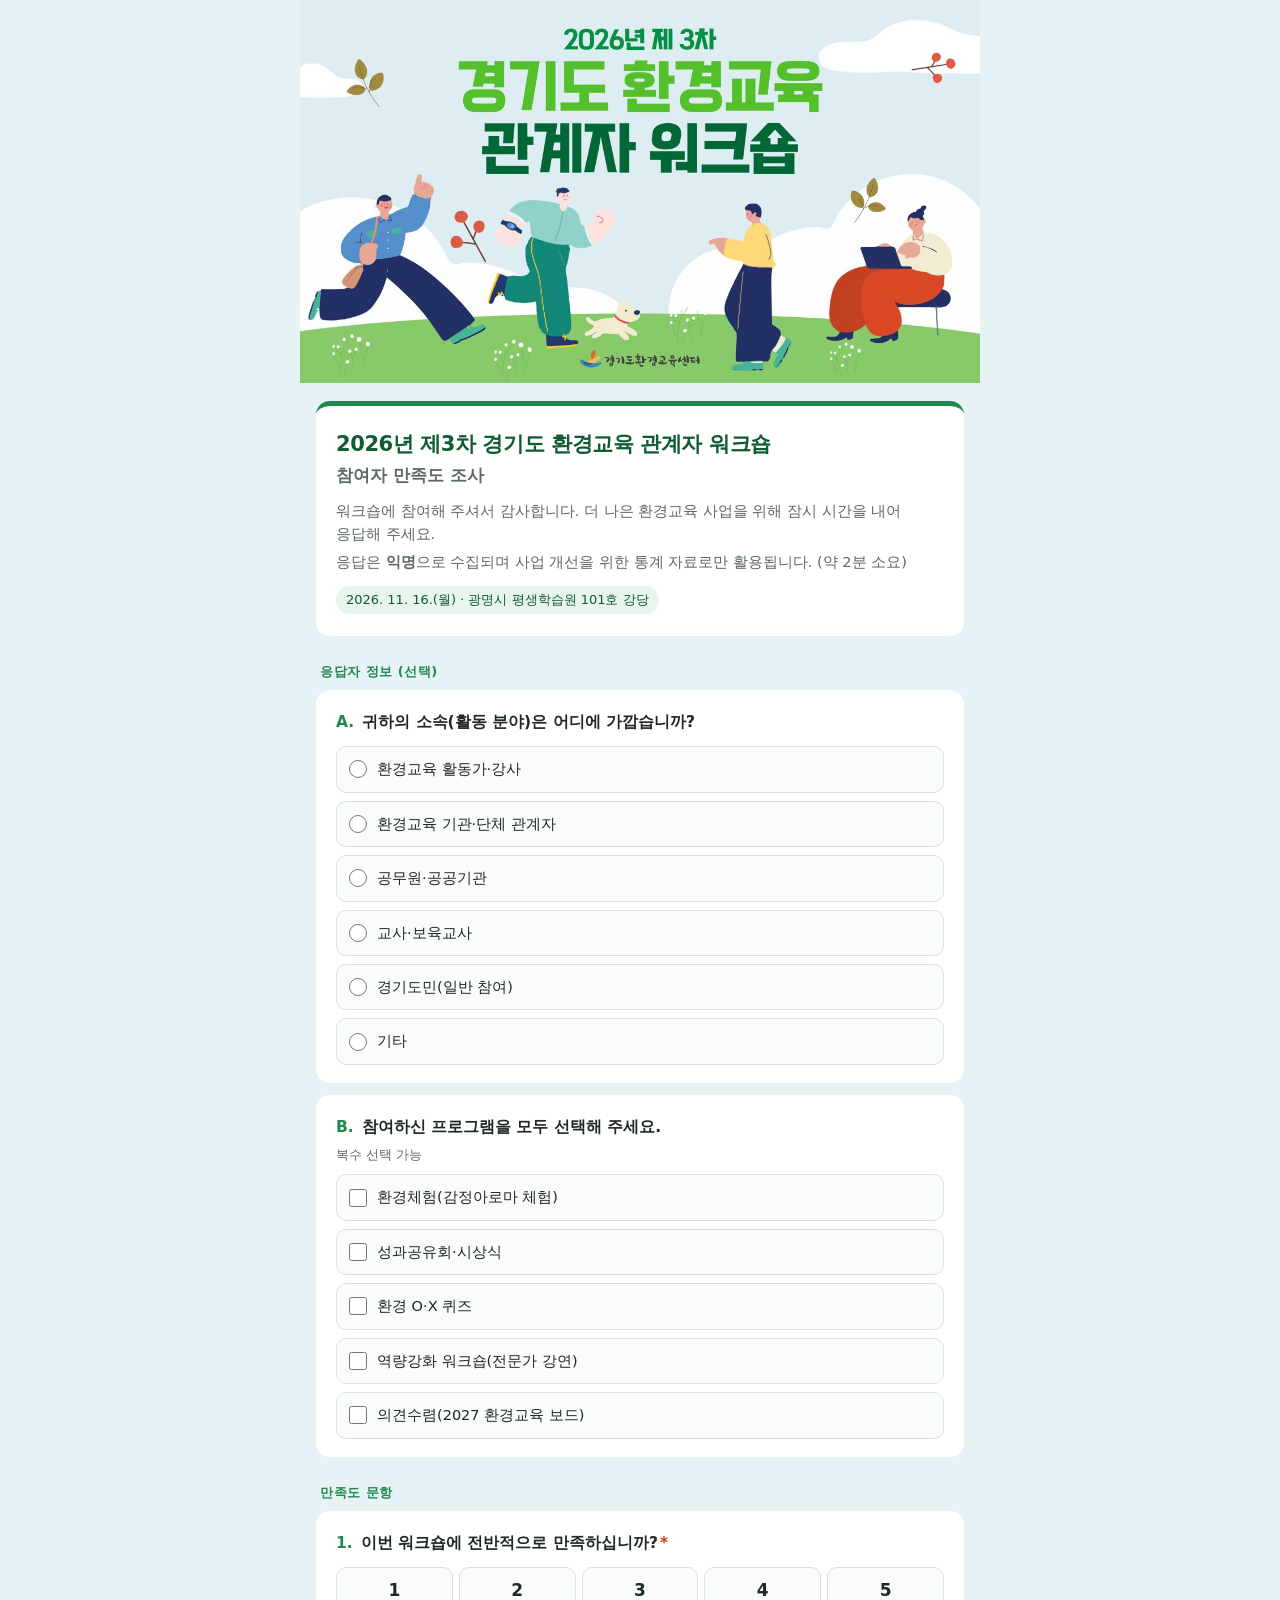
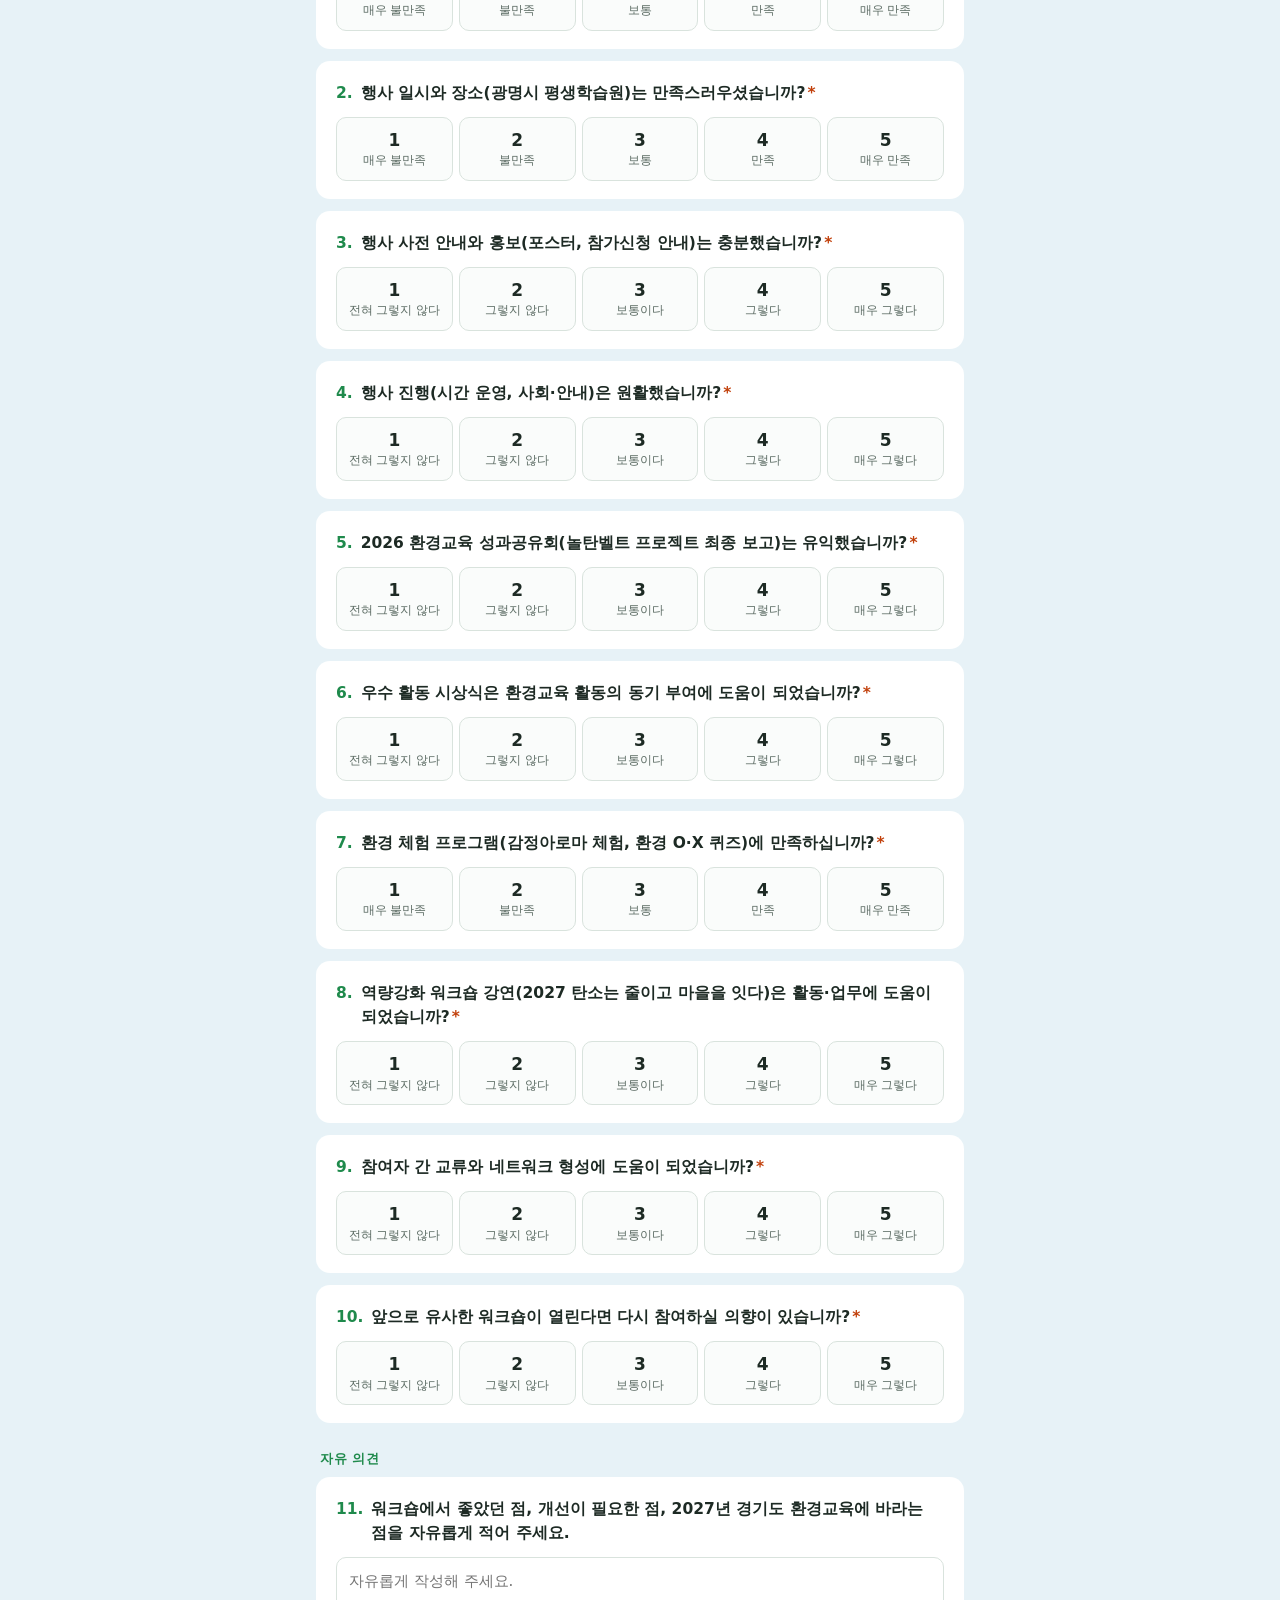
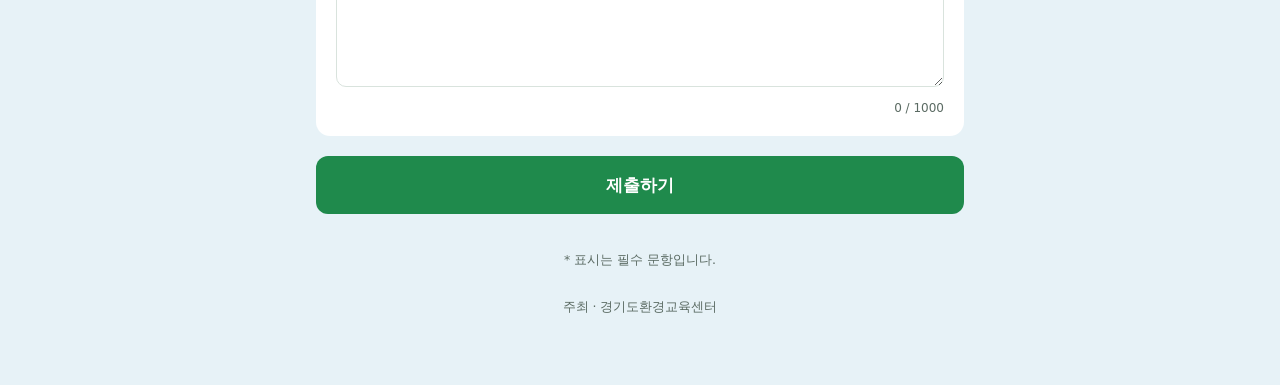
==== index.html @ afe9c3c3 "경기도 환경교육 관계자 워크숍 만족도 조사 페이지 Co-Authored-By: Claude Opus 5.5 <noreply@anthropic.com>" ====
<!DOCTYPE html>
<html lang="ko">
<head>
  <meta charset="utf-8" />
  <meta name="viewport" content="width=device-width, initial-scale=1" />
  <title>만족도 조사 | 2026년 제3차 경기도 환경교육 관계자 워크숍</title>
  <meta name="description" content="2026년 제3차 경기도 환경교육 관계자 워크숍 참여자 만족도 조사" />
  <meta property="og:title" content="2026년 제3차 경기도 환경교육 관계자 워크숍 만족도 조사" />
  <meta property="og:image" content="img/kv.jpg" />
  <link rel="stylesheet" href="css/style.css" />
</head>
<body>
  <div class="wrap">
    <div class="hero"><img src="img/kv.jpg" alt="2026년 제3차 경기도 환경교육 관계자 워크숍" /></div>

    <form id="form" novalidate>
      <section class="intro">
        <h1 id="t-title"></h1>
        <p class="sub" id="t-sub"></p>
        <p>워크숍에 참여해 주셔서 감사합니다. 더 나은 환경교육 사업을 위해 잠시 시간을 내어 응답해 주세요.</p>
        <p>응답은 <b>익명</b>으로 수집되며 사업 개선을 위한 통계 자료로만 활용됩니다. (약 2분 소요)</p>
        <span class="meta" id="t-meta"></span>
      </section>

      <div class="section-title">응답자 정보 (선택)</div>
      <div id="profile"></div>

      <div class="section-title">만족도 문항</div>
      <div id="questions"></div>

      <div class="section-title">자유 의견</div>
      <div id="open"></div>

      <button class="btn" type="submit" id="submit">제출하기</button>
      <div class="error" id="error" role="alert"></div>
      <p class="notice"><span class="req">*</span> 표시는 필수 문항입니다.</p>
    </form>

    <section class="done hidden" id="done">
      <div class="icon">✓</div>
      <h2>응답이 제출되었습니다</h2>
      <p>소중한 의견 감사합니다.</p>
      <p>보내주신 의견은 2027년 경기도 환경교육 사업에 반영하겠습니다.</p>
    </section>

    <p class="foot" id="t-host"></p>
  </div>

  <script src="js/config.js"></script>
  <script src="js/survey-data.js"></script>
  <script type="module">
    import { fb } from './js/firebase.js';

    const S = window.SURVEY;
    const $ = (s) => document.querySelector(s);
    const DONE_KEY = `survey-done:${S.id}`;

    $('#t-title').textContent = S.title;
    $('#t-sub').textContent = S.subtitle;
    $('#t-meta').textContent = S.eventInfo;
    $('#t-host').textContent = `주최 · ${S.host}`;

    const esc = (t) => t.replace(/[&<>"]/g, (c) => ({ '&': '&amp;', '<': '&lt;', '>': '&gt;', '"': '&quot;' }[c]));

    // 응답자 정보
    $('#profile').innerHTML = S.profile.map((p, i) => `
      <div class="q" data-id="${p.id}">
        <p class="label"><span class="num">${String.fromCharCode(65 + i)}.</span><span>${esc(p.label)}</span></p>
        ${p.type === 'multi' ? '<p class="hint">복수 선택 가능</p>' : ''}
        <div class="choices">
          ${p.options.map((o) => `
            <label><input type="${p.type === 'multi' ? 'checkbox' : 'radio'}" name="${p.id}" value="${esc(o)}" />${esc(o)}</label>`).join('')}
        </div>
      </div>`).join('');

    // 만족도 10문항
    $('#questions').innerHTML = S.questions.map((q, i) => {
      const labels = S[q.scale];
      return `
      <div class="q" data-id="${q.id}" role="radiogroup" aria-labelledby="l-${q.id}">
        <p class="label" id="l-${q.id}"><span class="num">${i + 1}.</span><span>${esc(q.label)}<span class="req">*</span></span></p>
        <div class="scale">
          ${[1, 2, 3, 4, 5].map((v) => `
            <label><input type="radio" name="${q.id}" value="${v}" /><span><b>${v}</b>${labels[v - 1]}</span></label>`).join('')}
        </div>
      </div>`;
    }).join('');

    // 서술형
    $('#open').innerHTML = `
      <div class="q" data-id="${S.open.id}">
        <p class="label"><span class="num">11.</span><span>${esc(S.open.label)}</span></p>
        <textarea name="${S.open.id}" maxlength="${S.open.max}" placeholder="자유롭게 작성해 주세요."></textarea>
        <div class="count"><span id="cnt">0</span> / ${S.open.max}</div>
      </div>`;
    const ta = document.querySelector(`textarea[name=${S.open.id}]`);
    ta.addEventListener('input', () => { $('#cnt').textContent = ta.value.length; });

    document.querySelectorAll('.scale input').forEach((el) =>
      el.addEventListener('change', () => el.closest('.q').classList.remove('missing')));

    function showDone() {
      $('#form').classList.add('hidden');
      $('#done').classList.remove('hidden');
      window.scrollTo({ top: 0, behavior: 'smooth' });
    }
    try { if (localStorage.getItem(DONE_KEY)) showDone(); } catch (e) {}

    $('#form').addEventListener('submit', async (e) => {
      e.preventDefault();
      $('#error').textContent = '';
      const fd = new FormData(e.target);
      const data = {};
      let firstMissing = null;
      for (const q of S.questions) {
        const v = Number(fd.get(q.id));
        const box = document.querySelector(`.q[data-id=${q.id}]`);
        if (!v) { box.classList.add('missing'); firstMissing ??= box; }
        data[q.id] = v;
      }
      if (firstMissing) {
        $('#error').textContent = '응답하지 않은 필수 문항이 있습니다.';
        firstMissing.scrollIntoView({ behavior: 'smooth', block: 'center' });
        return;
      }
      data.org = fd.get('org') || '';
      data.programs = fd.getAll('programs');
      data[S.open.id] = (fd.get(S.open.id) || '').trim().slice(0, S.open.max);

      const btn = $('#submit');
      btn.disabled = true; btn.textContent = '제출 중…';
      try {
        const { db, fs } = await fb();
        data.createdAt = fs.serverTimestamp();
        await fs.addDoc(fs.collection(db, S.id), data);
        try { localStorage.setItem(DONE_KEY, '1'); } catch (e) {}
        showDone();
      } catch (err) {
        console.error(err);
        $('#error').textContent = '제출 중 문제가 발생했습니다. 잠시 후 다시 시도해 주세요.';
        btn.disabled = false; btn.textContent = '제출하기';
      }
    });
  </script>
</body>
</html>
---- css/style.css ----
:root {
  --green: #1f8a4c;
  --green-deep: #0f5c32;
  --green-soft: #e8f5ec;
  --leaf: #7cc24a;
  --sky: #e7f2f7;
  --ink: #1d2a24;
  --sub: #5b6b63;
  --line: #d9e3dd;
  --card: #ffffff;
  --accent: #f2a33a;
  --danger: #c2410c;
  --radius: 14px;
}
* { box-sizing: border-box; }
html, body { margin: 0; }
body {
  word-break: keep-all;
  font-family: 'Pretendard', 'Apple SD Gothic Neo', 'Malgun Gothic', system-ui, sans-serif;
  color: var(--ink);
  background: var(--sky);
  line-height: 1.55;
  -webkit-font-smoothing: antialiased;
}
.wrap { max-width: 680px; margin: 0 auto; padding: 0 16px 56px; }

/* hero */
.hero { margin: 0 -16px 18px; background: #dceef5; }
.hero img { display: block; width: 100%; height: auto; }
.intro { background: var(--card); border-radius: var(--radius); padding: 22px 20px; margin-bottom: 16px; border-top: 5px solid var(--green); }
.intro h1 { font-size: 21px; margin: 0 0 2px; color: var(--green-deep); letter-spacing: -0.02em; }
.intro .sub { font-size: 17px; font-weight: 700; margin: 0 0 12px; }
.intro p { margin: 6px 0; color: var(--sub); font-size: 14.5px; }
.intro .meta { display: inline-block; font-size: 13px; color: var(--green-deep); background: var(--green-soft); padding: 4px 10px; border-radius: 999px; margin-top: 6px; }

/* sections & questions */
.section-title { font-size: 13px; font-weight: 700; color: var(--green); letter-spacing: 0.04em; margin: 26px 4px 8px; }
.q { background: var(--card); border-radius: var(--radius); padding: 18px 18px 16px; margin-bottom: 12px; border: 2px solid transparent; transition: border-color .2s; }
.q.missing { border-color: var(--danger); }
.q .label { font-weight: 700; font-size: 15.5px; margin: 0 0 12px; display: flex; gap: 8px; }
.q .num { flex: none; color: var(--green); }
.q .req { color: var(--danger); margin-left: 2px; }
.q .hint { font-size: 12.5px; color: var(--sub); margin: -6px 0 10px; }

.scale { display: grid; grid-template-columns: repeat(5, 1fr); gap: 6px; }
.scale label { cursor: pointer; }
.scale input { position: absolute; opacity: 0; pointer-events: none; }
.scale span {
  display: flex; flex-direction: column; align-items: center; justify-content: center; gap: 2px;
  min-height: 64px; padding: 6px 2px; text-align: center;
  border: 1.5px solid var(--line); border-radius: 10px; font-size: 11.5px; color: var(--sub); background: #fafcfb; word-break: keep-all; line-height: 1.3;
  transition: all .15s;
}
.scale span b { font-size: 17px; color: var(--ink); }
.scale input:checked + span { background: var(--green); border-color: var(--green); color: #fff; }
.scale input:checked + span b { color: #fff; }
.scale input:focus-visible + span { outline: 3px solid var(--leaf); outline-offset: 2px; }

.choices { display: flex; flex-direction: column; gap: 8px; }
.choices label { display: flex; align-items: center; gap: 10px; padding: 11px 12px; border: 1.5px solid var(--line); border-radius: 10px; cursor: pointer; font-size: 14.5px; background: #fafcfb; }
.choices input { accent-color: var(--green); width: 18px; height: 18px; margin: 0; }
.choices label:has(input:checked) { border-color: var(--green); background: var(--green-soft); }

textarea { width: 100%; min-height: 130px; padding: 12px; border: 1.5px solid var(--line); border-radius: 10px; font: inherit; font-size: 15px; resize: vertical; }
textarea:focus { outline: none; border-color: var(--green); }
.count { text-align: right; font-size: 12px; color: var(--sub); margin-top: 4px; }

.btn { display: block; width: 100%; padding: 16px; border: 0; border-radius: 12px; background: var(--green); color: #fff; font: inherit; font-size: 17px; font-weight: 700; cursor: pointer; margin-top: 20px; }
.btn:hover { background: var(--green-deep); }
.btn:disabled { background: #9bb8a7; cursor: default; }
.btn.ghost { background: #fff; color: var(--green-deep); border: 1.5px solid var(--green); }
.notice { font-size: 12.5px; color: var(--sub); text-align: center; margin-top: 12px; }
.error { color: var(--danger); font-size: 14px; text-align: center; margin-top: 10px; min-height: 1em; }

.done { background: var(--card); border-radius: var(--radius); padding: 40px 22px; text-align: center; }
.done .icon { width: 64px; height: 64px; border-radius: 50%; background: var(--green-soft); color: var(--green); font-size: 34px; display: grid; place-items: center; margin: 0 auto 14px; }
.done h2 { margin: 0 0 8px; color: var(--green-deep); }
.done p { color: var(--sub); margin: 4px 0; }
.foot { text-align: center; font-size: 12.5px; color: var(--sub); margin-top: 28px; }
.hidden { display: none !important; }

@media (max-width: 380px) {
  .scale span { font-size: 10.5px; min-height: 58px; }
}

/* ───── admin ───── */
.admin-body { background: #f3f6f4; }
.admin { max-width: 1080px; margin: 0 auto; padding: 24px 20px 60px; }
.admin header { display: flex; justify-content: space-between; align-items: flex-end; gap: 12px; flex-wrap: wrap; margin-bottom: 18px; }
.admin header h1 { margin: 0; font-size: 22px; color: var(--green-deep); }
.admin header p { margin: 2px 0 0; color: var(--sub); font-size: 14px; }
.tools { display: flex; gap: 8px; flex-wrap: wrap; }
.tools button { padding: 9px 14px; border-radius: 9px; border: 1.5px solid var(--green); background: #fff; color: var(--green-deep); font: inherit; font-size: 14px; font-weight: 600; cursor: pointer; }
.tools button.primary { background: var(--green); color: #fff; }
.panel { background: #fff; border-radius: var(--radius); padding: 20px; margin-bottom: 16px; }
.panel h2 { font-size: 16px; margin: 0 0 14px; }
.kpis { display: grid; grid-template-columns: repeat(auto-fit, minmax(170px, 1fr)); gap: 12px; margin-bottom: 16px; }
.kpi { background: #fff; border-radius: var(--radius); padding: 16px 18px; }
.kpi .k { font-size: 13px; color: var(--sub); }
.kpi .v { font-size: 30px; font-weight: 800; color: var(--green-deep); line-height: 1.2; }
.kpi .v small { font-size: 15px; font-weight: 600; color: var(--sub); margin-left: 2px; }
.qrow { display: grid; grid-template-columns: 1fr 260px 64px; gap: 14px; align-items: center; padding: 12px 0; border-top: 1px solid var(--line); }
.qrow:first-of-type { border-top: 0; }
.qrow .t { font-size: 14px; }
.qrow .t b { color: var(--green); margin-right: 6px; }
.qrow .avg { text-align: right; font-weight: 800; font-size: 18px; color: var(--green-deep); }
.stack { display: flex; height: 18px; border-radius: 5px; overflow: hidden; background: #eef2ef; }
.stack i { display: block; height: 100%; }
.legend { display: flex; gap: 14px; flex-wrap: wrap; font-size: 12.5px; color: var(--sub); margin-bottom: 6px; }
.legend span::before { content: ''; display: inline-block; width: 10px; height: 10px; border-radius: 2px; margin-right: 5px; background: var(--c); vertical-align: -1px; }
.bars .row { display: grid; grid-template-columns: 210px 1fr 70px; gap: 10px; align-items: center; font-size: 13.5px; margin: 6px 0; }
.bars .track { height: 14px; background: #eef2ef; border-radius: 4px; overflow: hidden; }
.bars .fill { height: 100%; background: var(--green); }
.bars .n { text-align: right; color: var(--sub); }
.opens { list-style: none; margin: 0; padding: 0; }
.opens li { border-top: 1px solid var(--line); padding: 12px 2px; font-size: 14px; white-space: pre-wrap; }
.opens li:first-child { border-top: 0; }
.opens time { display: block; font-size: 12px; color: var(--sub); margin-bottom: 2px; }
.empty { color: var(--sub); font-size: 14px; padding: 6px 0; }
.login { max-width: 360px; margin: 12vh auto; background: #fff; border-radius: var(--radius); padding: 28px 24px; }
.login h1 { font-size: 19px; margin: 0 0 4px; color: var(--green-deep); }
.login p { color: var(--sub); font-size: 13.5px; margin: 0 0 16px; }
.login input { width: 100%; padding: 12px; border: 1.5px solid var(--line); border-radius: 10px; font: inherit; margin-bottom: 10px; }
.qr-box { display: flex; gap: 20px; align-items: center; flex-wrap: wrap; }
.qr-box canvas { width: 180px; height: 180px; }
.qr-box .url { font-size: 13.5px; word-break: break-all; color: var(--sub); }
@media (max-width: 720px) {
  .qrow { grid-template-columns: 1fr 56px; }
  .qrow .stack { grid-column: 1 / -1; grid-row: 2; }
  .bars .row { grid-template-columns: 1fr 60px; }
  .bars .track { grid-column: 1 / -1; grid-row: 2; }
}
@media print {
  .tools, .no-print { display: none !important; }
  .admin-body { background: #fff; }
  .panel, .kpi { break-inside: avoid; border: 1px solid var(--line); }
}
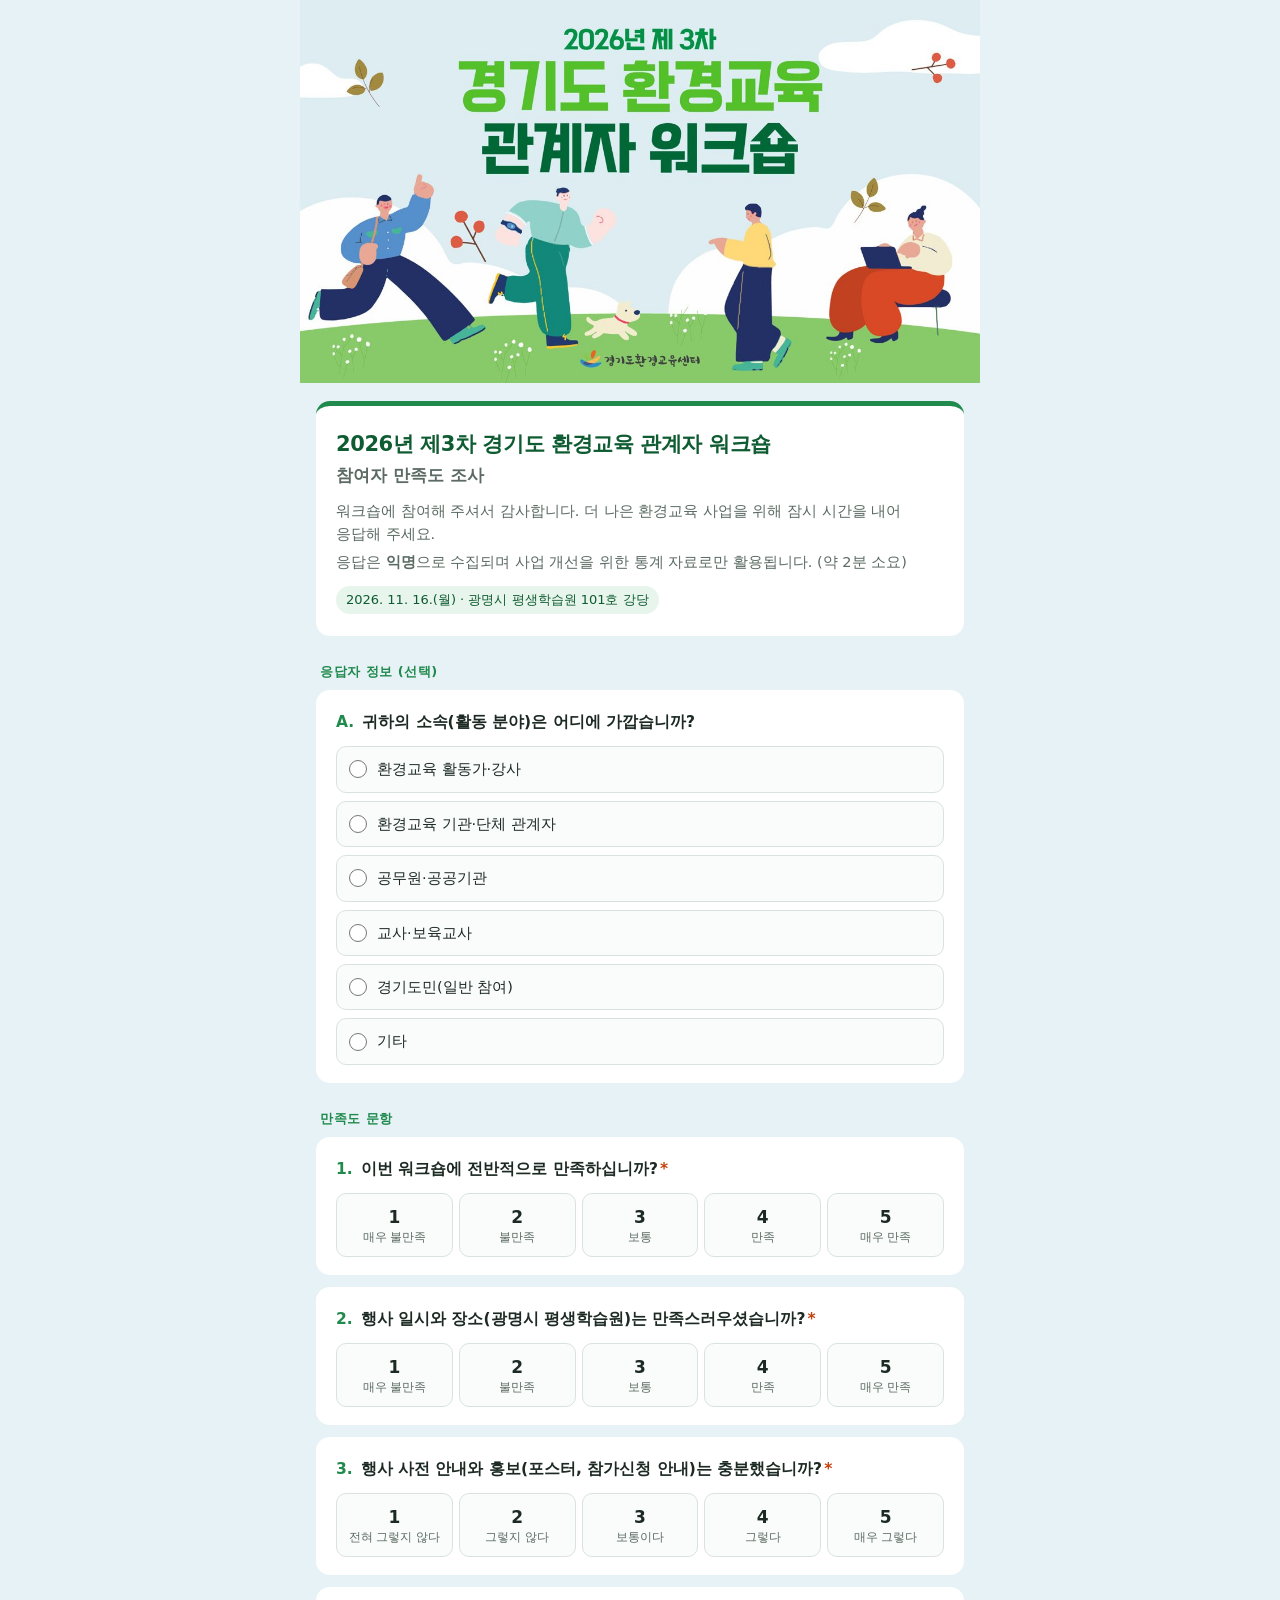
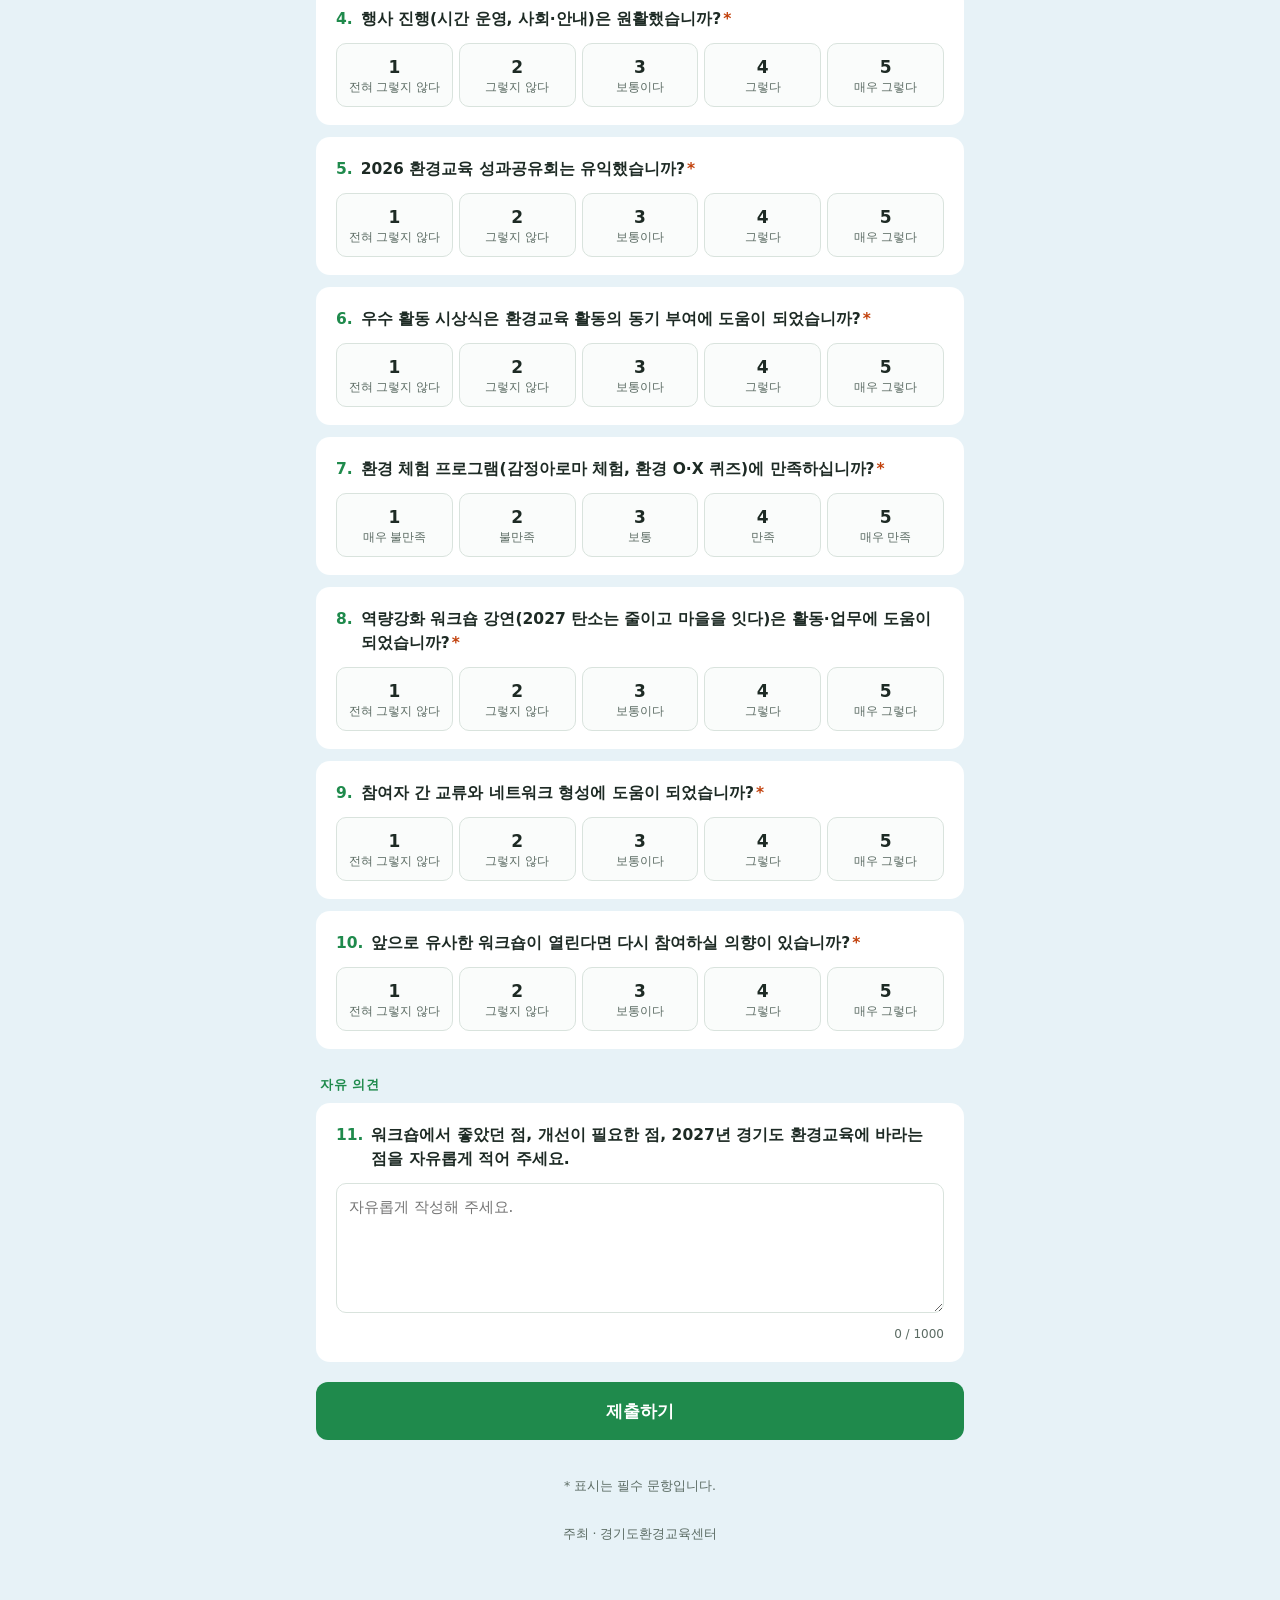
==== commit 89ebe85d: "응답자 정보 B 문항 삭제, 5번 문항 문구 수정 Co-Authored-By: Claude Opus 5.5 <noreply@anthropic.com>" ====
--- a/index.html
+++ b/index.html
@@ -124,7 +124,6 @@
         return;
       }
       data.org = fd.get('org') || '';
-      data.programs = fd.getAll('programs');
       data[S.open.id] = (fd.get(S.open.id) || '').trim().slice(0, S.open.max);
 
       const btn = $('#submit');
